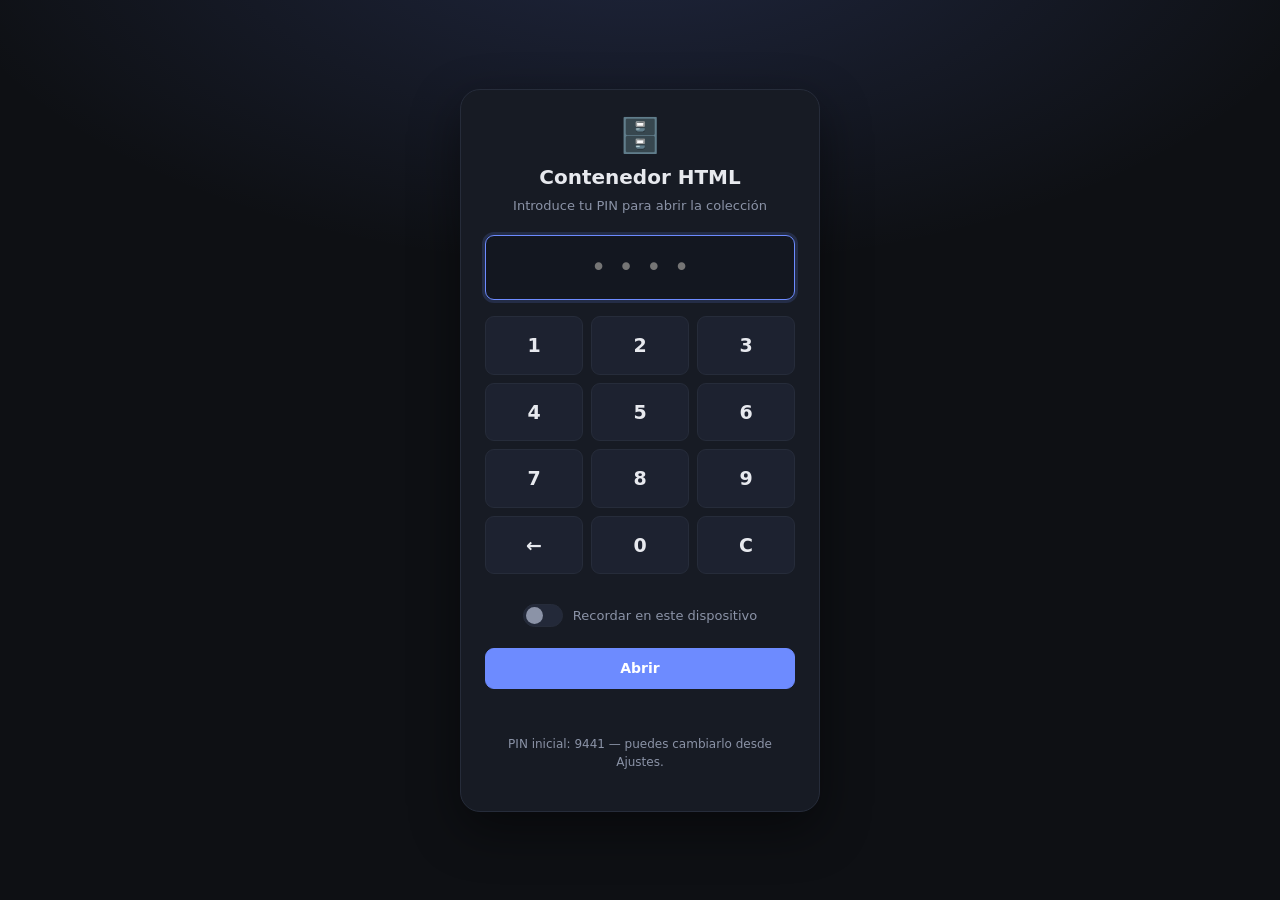
==== index.html @ bc0afd4d "Contenedor HTML: app local para guardar, clasificar y compartir archivos HTML Aplicación estática (s" ====
<!doctype html>
<html lang="es" data-theme="dark">
<head>
<meta charset="utf-8">
<meta name="viewport" content="width=device-width, initial-scale=1, viewport-fit=cover">
<meta name="description" content="Contenedor HTML: guarda, clasifica, consulta y comparte todos tus archivos HTML desde un único sitio.">
<meta name="theme-color" content="#0e1014">
<title>Contenedor HTML</title>
<link rel="icon" href="assets/icons/icon.svg" type="image/svg+xml">
<link rel="apple-touch-icon" href="assets/icons/apple-touch-icon.png">
<meta name="apple-mobile-web-app-capable" content="yes">
<meta name="apple-mobile-web-app-title" content="Contenedor">
<link rel="manifest" href="manifest.webmanifest">
<link rel="stylesheet" href="assets/css/app.css">
</head>
<body>

<!-- ======================= Bloqueo de acceso ======================= -->
<div class="gate" id="gate">
  <div class="gate__card">
    <div class="gate__logo">🗄️</div>
    <h1 class="gate__title">Contenedor HTML</h1>
    <p class="gate__sub">Introduce tu PIN para abrir la colección</p>

    <form id="gate-form" autocomplete="off">
      <input class="input gate__pin" id="gate-pin" type="password" inputmode="numeric"
             maxlength="32" placeholder="••••" aria-label="PIN de acceso" autocomplete="current-password">
      <div class="gate__keys" id="gate-keys" aria-hidden="true"></div>
      <label class="switch gate__remember">
        <input type="checkbox" id="gate-remember">
        <span class="switch__track"></span>
        <span>Recordar en este dispositivo</span>
      </label>
      <button class="btn btn--primary btn--block" type="submit" style="margin-top:14px">Abrir</button>
      <p class="gate__error" id="gate-error" role="alert"></p>
    </form>

    <p class="gate__foot" id="gate-foot"></p>
  </div>
</div>

<!-- ======================= Aplicación ======================= -->
<div class="app hidden" id="app">

  <header class="topbar">
    <button class="btn btn--ghost btn--icon sidebar-toggle" id="btn-sidebar" title="Categorías" aria-label="Categorías">☰</button>

    <div class="topbar__brand">
      <span class="logo">🗄️</span>
      <span class="topbar__name">Contenedor HTML<small id="brand-sub">tu colección local</small></span>
    </div>

    <div class="search">
      <span class="search__icon">🔍</span>
      <input class="input" id="search" type="search" placeholder="Buscar por título, etiqueta o contenido…"
             aria-label="Buscar documentos">
      <button class="btn btn--ghost btn--icon search__clear hidden" id="search-clear" title="Limpiar búsqueda">✕</button>
    </div>

    <div class="topbar__actions">
      <button class="btn btn--primary" id="btn-add">＋ Añadir</button>
      <button class="btn btn--ghost btn--icon" id="btn-settings" title="Ajustes" aria-label="Ajustes">⚙️</button>
      <button class="btn btn--ghost btn--icon" id="btn-lock" title="Bloquear" aria-label="Bloquear">🔒</button>
    </div>
  </header>

  <div class="body">
    <!-- ---------------- Barra lateral ---------------- -->
    <aside class="sidebar" id="sidebar">
      <nav id="nav-main"></nav>

      <div class="sidebar__title">
        <span>Categorías</span>
        <button class="btn btn--ghost btn--sm" id="btn-categories" title="Gestionar categorías">Editar</button>
      </div>
      <nav id="nav-categories"></nav>

      <div class="sidebar__title"><span>Etiquetas</span></div>
      <div class="tagcloud" id="tagcloud"></div>

      <div class="sidebar__storage" id="storage-box"></div>
    </aside>
    <div class="scrim hidden" id="scrim"></div>

    <!-- ---------------- Zona principal ---------------- -->
    <main class="main">
      <div class="toolbar">
        <h2 class="toolbar__title" id="view-title">Todos los documentos</h2>
        <span class="toolbar__count" id="view-count"></span>
        <div class="grow"></div>

        <select class="select" id="sort" style="width:auto" aria-label="Ordenar">
          <option value="updated-desc">Modificado (reciente)</option>
          <option value="created-desc">Añadido (reciente)</option>
          <option value="title-asc">Título (A–Z)</option>
          <option value="title-desc">Título (Z–A)</option>
          <option value="size-desc">Tamaño (mayor)</option>
          <option value="opens-desc">Más abiertos</option>
        </select>

        <div class="segmented" role="group" aria-label="Forma de ver">
          <button id="view-grid" class="is-active" title="Cuadrícula">▦</button>
          <button id="view-list" title="Lista">☰</button>
        </div>

        <button class="btn btn--ghost btn--sm" id="btn-export-view" title="Exportar lo que se ve como ZIP">⬇️ ZIP</button>
      </div>

      <div class="content" id="content"></div>
    </main>
  </div>
</div>

<!-- ======================= Panel de documento ======================= -->
<div class="drawer hidden" id="drawer">
  <div class="drawer__panel">
    <div class="drawer__head">
      <button class="btn btn--ghost btn--icon" id="drawer-close" title="Cerrar" aria-label="Cerrar">✕</button>
      <h2 class="drawer__title" id="drawer-title">Documento</h2>
      <button class="btn btn--ghost btn--icon" id="drawer-fav" title="Favorito">☆</button>
      <button class="btn btn--sm" id="drawer-open" title="Abrir a pantalla completa">↗ Abrir</button>
      <button class="btn btn--primary btn--sm" id="drawer-share">🔗 Compartir</button>
    </div>

    <div class="drawer__tabs">
      <button class="drawer__tab is-active" data-pane="preview">Vista previa</button>
      <button class="drawer__tab" data-pane="edit">Datos</button>
      <button class="drawer__tab" data-pane="code">Código</button>
    </div>

    <div class="drawer__body">
      <div class="drawer__pane is-active" data-pane="preview" id="pane-preview"></div>

      <div class="drawer__pane drawer__pane--form" data-pane="edit">
        <div class="field">
          <label class="field__label" for="edit-title">Título</label>
          <input class="input" id="edit-title" type="text" maxlength="160">
        </div>
        <div class="field">
          <label class="field__label" for="edit-desc">Descripción</label>
          <textarea class="textarea" id="edit-desc" style="min-height:70px;font-family:var(--font);font-size:14px"
                    maxlength="500" placeholder="Para qué sirve, dónde lo usaste…"></textarea>
        </div>
        <div class="row">
          <div class="field grow">
            <label class="field__label" for="edit-category">Categoría</label>
            <select class="select" id="edit-category"></select>
          </div>
          <div class="field grow">
            <label class="field__label" for="edit-tags">Etiquetas (separadas por comas)</label>
            <input class="input" id="edit-tags" type="text" placeholder="cliente, 2024, borrador">
          </div>
        </div>
        <div class="field">
          <label class="switch">
            <input type="checkbox" id="edit-trusted">
            <span class="switch__track"></span>
            <span>Modo de confianza en la vista previa</span>
          </label>
          <p class="field__hint">Actívalo solo si el documento necesita guardar datos propios (almacenamiento del navegador).
            Le da más permisos dentro de la vista previa, así que úsalo únicamente con documentos tuyos.</p>
        </div>
        <dl class="kv" id="edit-info"></dl>
      </div>

      <div class="drawer__pane" data-pane="code">
        <textarea class="codebox" id="code-editor" spellcheck="false" aria-label="Código HTML"></textarea>
      </div>
    </div>

    <div class="drawer__foot">
      <button class="btn btn--primary" id="drawer-save">Guardar cambios</button>
      <button class="btn" id="drawer-download">⬇️ Descargar .html</button>
      <button class="btn" id="drawer-duplicate">⧉ Duplicar</button>
      <div class="grow"></div>
      <button class="btn btn--danger" id="drawer-delete">Eliminar</button>
    </div>
  </div>
</div>

<!-- ======================= Añadir documentos ======================= -->
<div class="modal hidden" id="modal-import">
  <div class="modal__panel">
    <div class="modal__head">
      <div class="grow">
        <h2 class="modal__title">Añadir HTML</h2>
        <p class="modal__sub">Archivos sueltos, carpetas enteras, código pegado o una copia de seguridad.</p>
      </div>
      <button class="btn btn--ghost btn--icon" data-close title="Cerrar">✕</button>
    </div>

    <div class="tabs" id="import-tabs">
      <button class="is-active" data-tab="files">Archivos</button>
      <button data-tab="folder">Carpeta</button>
      <button data-tab="paste">Pegar código</button>
      <button data-tab="url">Desde una URL</button>
      <button data-tab="backup">Restaurar copia</button>
    </div>

    <div class="tabpane is-active" data-tab="files">
      <div class="dropzone" id="drop-files">
        <div class="dropzone__icon">📄</div>
        <p class="dropzone__title">Elige archivos .html o suéltalos aquí</p>
        <p class="dropzone__hint">Puedes seleccionar muchos a la vez</p>
      </div>
      <input type="file" id="input-files" class="hidden" multiple accept=".html,.htm,.xhtml,text/html">
    </div>

    <div class="tabpane" data-tab="folder">
      <div class="dropzone" id="drop-folder">
        <div class="dropzone__icon">📁</div>
        <p class="dropzone__title">Elige una carpeta completa</p>
        <p class="dropzone__hint">Se recorren las subcarpetas y el nombre de cada carpeta se guarda como etiqueta</p>
      </div>
      <input type="file" id="input-folder" class="hidden" webkitdirectory directory multiple>
    </div>

    <div class="tabpane" data-tab="paste">
      <div class="field">
        <label class="field__label" for="paste-title">Título (opcional)</label>
        <input class="input" id="paste-title" type="text" placeholder="Se toma del &lt;title&gt; si lo dejas vacío">
      </div>
      <div class="field">
        <label class="field__label" for="paste-code">Código HTML</label>
        <textarea class="textarea" id="paste-code" placeholder="&lt;!doctype html&gt;…" style="min-height:190px"></textarea>
      </div>
      <button class="btn btn--primary" id="btn-paste-save">Guardar documento</button>
    </div>

    <div class="tabpane" data-tab="url">
      <div class="field">
        <label class="field__label" for="url-input">Dirección del archivo</label>
        <input class="input" id="url-input" type="url" placeholder="https://ejemplo.com/pagina.html">
        <p class="field__hint">Muchos servidores no permiten la descarga desde otra web. Si falla, descarga el archivo y añádelo desde la pestaña «Archivos».</p>
      </div>
      <button class="btn btn--primary" id="btn-url-save">Descargar y guardar</button>
    </div>

    <div class="tabpane" data-tab="backup">
      <div class="dropzone" id="drop-backup">
        <div class="dropzone__icon">🗃️</div>
        <p class="dropzone__title">Restaurar una copia de seguridad</p>
        <p class="dropzone__hint">Archivo .json exportado desde esta misma aplicación</p>
      </div>
      <input type="file" id="input-backup" class="hidden" accept=".json,application/json">
    </div>

    <div class="field" style="margin-top:16px">
      <label class="field__label" for="import-category">Guardar en</label>
      <select class="select" id="import-category"></select>
      <p class="field__hint">«Clasificar automáticamente» propone una categoría a partir del contenido de cada archivo.</p>
    </div>

    <div class="hidden" id="import-progress">
      <div class="progress"><div class="progress__fill" id="import-progress-fill"></div></div>
      <p class="field__hint" id="import-progress-text"></p>
    </div>
  </div>
</div>

<!-- ======================= Compartir ======================= -->
<div class="modal hidden" id="modal-share">
  <div class="modal__panel">
    <div class="modal__head">
      <div class="grow">
        <h2 class="modal__title">Compartir</h2>
        <p class="modal__sub" id="share-doc-title"></p>
      </div>
      <button class="btn btn--ghost btn--icon" data-close title="Cerrar">✕</button>
    </div>

    <div id="share-body"></div>
  </div>
</div>

<!-- ======================= Categorías ======================= -->
<div class="modal hidden" id="modal-categories">
  <div class="modal__panel">
    <div class="modal__head">
      <div class="grow">
        <h2 class="modal__title">Categorías</h2>
        <p class="modal__sub">Crea las tuyas, cámbiales el nombre, el icono o el color.</p>
      </div>
      <button class="btn btn--ghost btn--icon" data-close title="Cerrar">✕</button>
    </div>

    <div id="categories-list"></div>

    <div class="row" style="margin-top:14px">
      <input class="input emoji" id="new-cat-emoji" type="text" value="🏷️" maxlength="4" style="width:60px;text-align:center" aria-label="Icono">
      <input class="input grow" id="new-cat-name" type="text" placeholder="Nombre de la categoría nueva" maxlength="40">
      <input type="color" id="new-cat-color" value="#6d8bff" aria-label="Color">
      <button class="btn btn--primary" id="btn-add-category">Añadir</button>
    </div>
  </div>
</div>

<!-- ======================= Ajustes ======================= -->
<div class="modal hidden" id="modal-settings">
  <div class="modal__panel">
    <div class="modal__head">
      <div class="grow">
        <h2 class="modal__title">Ajustes</h2>
        <p class="modal__sub">Apariencia, seguridad y copias de seguridad.</p>
      </div>
      <button class="btn btn--ghost btn--icon" data-close title="Cerrar">✕</button>
    </div>

    <div class="statgrid" id="stats-grid"></div>

    <div class="field">
      <label class="field__label">Apariencia</label>
      <label class="switch" style="margin-bottom:10px">
        <input type="checkbox" id="set-theme">
        <span class="switch__track"></span>
        <span>Tema claro</span>
      </label>
      <label class="switch" style="margin-bottom:10px">
        <input type="checkbox" id="set-previews">
        <span class="switch__track"></span>
        <span>Vistas previas animadas (permite scripts en las miniaturas)</span>
      </label>
      <label class="switch">
        <input type="checkbox" id="set-searchcontent">
        <span class="switch__track"></span>
        <span>Buscar también dentro del contenido</span>
      </label>
    </div>

    <div class="field">
      <label class="field__label">PIN de acceso</label>
      <div class="row row--wrap">
        <input class="input grow" id="set-pin-current" type="password" placeholder="PIN actual" autocomplete="current-password">
        <input class="input grow" id="set-pin-new" type="password" placeholder="PIN nuevo (mínimo 4)" autocomplete="new-password">
        <button class="btn" id="btn-change-pin">Cambiar</button>
      </div>
      <p class="field__hint">El PIN evita que alguien abra la colección sin querer en tu propio dispositivo. No cifra los
        documentos: no lo uses como caja fuerte para material sensible.</p>
    </div>

    <div class="field">
      <label class="field__label">Copias de seguridad</label>
      <div class="row row--wrap">
        <button class="btn" id="btn-backup">🗃️ Exportar copia (.json)</button>
        <button class="btn" id="btn-export-zip">📦 Exportar todo (.zip)</button>
        <button class="btn" id="btn-restore">⬆️ Restaurar copia</button>
      </div>
      <p class="field__hint" id="storage-detail"></p>
    </div>

    <div class="field">
      <label class="field__label">Zona delicada</label>
      <button class="btn btn--danger" id="btn-wipe">Borrar todos los documentos</button>
    </div>

    <p class="field__hint" id="app-version"></p>
  </div>
</div>

<!-- ======================= Confirmación ======================= -->
<div class="modal hidden" id="modal-confirm">
  <div class="modal__panel" style="width:min(440px,100%)">
    <div class="modal__head">
      <div class="grow">
        <h2 class="modal__title" id="confirm-title">¿Seguro?</h2>
        <p class="modal__sub" id="confirm-text"></p>
      </div>
    </div>
    <div class="modal__foot">
      <button class="btn" data-close>Cancelar</button>
      <button class="btn btn--danger" id="confirm-ok">Confirmar</button>
    </div>
  </div>
</div>

<!-- ======================= Arrastrar sobre la ventana ======================= -->
<div class="dropveil hidden" id="dropveil">
  <div class="dropveil__icon">📥</div>
  <div>Suelta aquí tus archivos o carpetas HTML</div>
</div>

<div class="toasts" id="toasts"></div>

<script src="assets/js/util.js"></script>
<script src="assets/js/store.js"></script>
<script src="assets/js/zip.js"></script>
<script src="assets/js/catalog.js"></script>
<script src="assets/js/importer.js"></script>
<script src="assets/js/share.js"></script>
<script src="assets/js/auth.js"></script>
<script src="assets/js/ui.js"></script>
<script src="assets/js/app.js"></script>
</body>
</html>
---- assets/css/app.css ----
/* Contenedor HTML — hoja de estilos principal */

:root {
  --bg: #0e1014;
  --bg-soft: #131720;
  --surface: #171b24;
  --surface-2: #1d2230;
  --surface-3: #232939;
  --border: #262c3a;
  --border-soft: #1f2430;
  --text: #e7e9ee;
  --muted: #8b93a7;
  --accent: #6d8bff;
  --accent-ink: #ffffff;
  --accent-soft: rgba(109, 139, 255, 0.16);
  --danger: #ef4444;
  --danger-soft: rgba(239, 68, 68, 0.14);
  --ok: #22c55e;
  --warn: #eab308;
  --radius: 14px;
  --radius-sm: 9px;
  --shadow: 0 18px 50px rgba(0, 0, 0, 0.45);
  --shadow-sm: 0 4px 14px rgba(0, 0, 0, 0.28);
  --sidebar-w: 260px;
  --font: system-ui, -apple-system, "Segoe UI", Roboto, "Helvetica Neue", Arial, sans-serif;
  --mono: ui-monospace, SFMono-Regular, Menlo, Consolas, monospace;
  color-scheme: dark;
}

[data-theme="light"] {
  --bg: #f5f6f9;
  --bg-soft: #eceef4;
  --surface: #ffffff;
  --surface-2: #f3f5f9;
  --surface-3: #e8ebf2;
  --border: #dfe3ec;
  --border-soft: #e9ecf3;
  --text: #171a21;
  --muted: #667085;
  --accent: #3457d5;
  --accent-soft: rgba(52, 87, 213, 0.1);
  --shadow: 0 18px 44px rgba(15, 23, 42, 0.14);
  --shadow-sm: 0 3px 10px rgba(15, 23, 42, 0.08);
  color-scheme: light;
}

* { box-sizing: border-box; }

html, body { height: 100%; }

body {
  margin: 0;
  background: var(--bg);
  color: var(--text);
  font-family: var(--font);
  font-size: 15px;
  line-height: 1.5;
  -webkit-font-smoothing: antialiased;
}

button, input, select, textarea { font: inherit; color: inherit; }
a { color: var(--accent); }

.hidden { display: none !important; }
.sr-only {
  position: absolute; width: 1px; height: 1px; padding: 0; margin: -1px;
  overflow: hidden; clip: rect(0 0 0 0); white-space: nowrap; border: 0;
}

::-webkit-scrollbar { width: 11px; height: 11px; }
::-webkit-scrollbar-track { background: transparent; }
::-webkit-scrollbar-thumb { background: var(--surface-3); border-radius: 10px; border: 3px solid var(--bg); }
::-webkit-scrollbar-thumb:hover { background: var(--muted); }

/* ---------------- controles ---------------- */

.btn {
  display: inline-flex; align-items: center; justify-content: center; gap: 8px;
  padding: 9px 14px; border-radius: var(--radius-sm); border: 1px solid var(--border);
  background: var(--surface-2); color: var(--text); cursor: pointer;
  font-size: 14px; font-weight: 550; white-space: nowrap;
  transition: background .15s ease, border-color .15s ease, transform .08s ease, opacity .15s ease;
}
.btn:hover { background: var(--surface-3); border-color: var(--muted); }
.btn:active { transform: translateY(1px); }
.btn:disabled { opacity: .5; cursor: not-allowed; }
.btn--primary { background: var(--accent); border-color: var(--accent); color: var(--accent-ink); }
.btn--primary:hover { filter: brightness(1.08); border-color: var(--accent); }
.btn--ghost { background: transparent; border-color: transparent; color: var(--muted); }
.btn--ghost:hover { background: var(--surface-2); color: var(--text); border-color: transparent; }
.btn--danger { background: var(--danger-soft); border-color: transparent; color: #ff9a9a; }
.btn--danger:hover { background: var(--danger); color: #fff; }
.btn--sm { padding: 6px 10px; font-size: 13px; }
.btn--icon { padding: 8px; width: 36px; height: 36px; }
.btn--block { width: 100%; }

.input, .select, .textarea {
  width: 100%; padding: 9px 12px; border-radius: var(--radius-sm);
  border: 1px solid var(--border); background: var(--bg-soft); color: var(--text);
  outline: none; transition: border-color .15s ease, box-shadow .15s ease;
}
.input:focus, .select:focus, .textarea:focus {
  border-color: var(--accent); box-shadow: 0 0 0 3px var(--accent-soft);
}
.textarea { min-height: 120px; resize: vertical; font-family: var(--mono); font-size: 13px; }
.select { appearance: none; padding-right: 30px;
  background-image: linear-gradient(45deg, transparent 50%, var(--muted) 50%), linear-gradient(135deg, var(--muted) 50%, transparent 50%);
  background-position: right 14px center, right 9px center; background-size: 5px 5px, 5px 5px; background-repeat: no-repeat; }

.field { margin-bottom: 14px; }
.field__label { display: block; font-size: 12px; font-weight: 600; color: var(--muted); margin-bottom: 6px; text-transform: uppercase; letter-spacing: .05em; }
.field__hint { font-size: 12px; color: var(--muted); margin-top: 6px; }
.row { display: flex; gap: 10px; align-items: center; }
.row--wrap { flex-wrap: wrap; }
.grow { flex: 1; min-width: 0; }

.switch { display: inline-flex; align-items: center; gap: 10px; cursor: pointer; user-select: none; }
.switch input { position: absolute; opacity: 0; pointer-events: none; }
.switch__track {
  width: 40px; height: 23px; border-radius: 999px; background: var(--surface-3);
  border: 1px solid var(--border); position: relative; transition: background .18s ease;
  flex: none;
}
.switch__track::after {
  content: ""; position: absolute; top: 2px; left: 2px; width: 17px; height: 17px;
  border-radius: 50%; background: var(--muted); transition: transform .18s ease, background .18s ease;
}
.switch input:checked + .switch__track { background: var(--accent); border-color: var(--accent); }
.switch input:checked + .switch__track::after { transform: translateX(17px); background: #fff; }
.switch input:focus-visible + .switch__track { box-shadow: 0 0 0 3px var(--accent-soft); }

/* ---------------- pantalla de bloqueo ---------------- */

.gate {
  position: fixed; inset: 0; z-index: 90; display: flex; align-items: center; justify-content: center;
  padding: 24px; background: radial-gradient(1200px 600px at 50% -10%, rgba(109, 139, 255, .18), transparent 60%), var(--bg);
}
.gate__card {
  width: 100%; max-width: 360px; background: var(--surface); border: 1px solid var(--border);
  border-radius: 20px; padding: 28px 24px; box-shadow: var(--shadow); text-align: center;
}
.gate__logo { font-size: 34px; line-height: 1; margin-bottom: 10px; }
.gate__title { margin: 0 0 4px; font-size: 20px; font-weight: 650; }
.gate__sub { margin: 0 0 20px; color: var(--muted); font-size: 13px; }
.gate__pin {
  width: 100%; text-align: center; font-size: 26px; letter-spacing: 12px; font-family: var(--mono);
  padding: 12px; text-indent: 12px;
}
.gate__keys { display: grid; grid-template-columns: repeat(3, 1fr); gap: 8px; margin: 16px 0; }
.gate__key {
  padding: 14px 0; font-size: 19px; font-weight: 600; border-radius: var(--radius-sm);
  border: 1px solid var(--border); background: var(--surface-2); cursor: pointer;
}
.gate__key:hover { background: var(--surface-3); }
.gate__key:active { transform: translateY(1px); }
.gate__error { min-height: 20px; color: #ff9a9a; font-size: 13px; margin-top: 10px; }
.gate__foot { margin-top: 16px; font-size: 12px; color: var(--muted); }
.gate__remember { justify-content: center; margin-top: 14px; font-size: 13px; color: var(--muted); }

/* ---------------- estructura ---------------- */

.app { display: flex; flex-direction: column; height: 100vh; height: 100dvh; }

.topbar {
  display: flex; align-items: center; gap: 12px; padding: 10px 16px;
  border-bottom: 1px solid var(--border); background: var(--bg-soft); flex: none;
}
.topbar__brand { display: flex; align-items: center; gap: 9px; font-weight: 650; font-size: 15px; }
.topbar__brand span.logo { font-size: 20px; }
.topbar__brand small { display: block; font-size: 11px; color: var(--muted); font-weight: 500; }
.search {
  position: relative; flex: 1; max-width: 520px; margin: 0 auto;
}
.search input { padding-left: 36px; }
.search__icon { position: absolute; left: 12px; top: 50%; transform: translateY(-50%); color: var(--muted); pointer-events: none; }
.search__clear { position: absolute; right: 6px; top: 50%; transform: translateY(-50%); }
.topbar__actions { display: flex; gap: 8px; align-items: center; }

.body { display: flex; flex: 1; min-height: 0; }

.sidebar {
  width: var(--sidebar-w); flex: none; border-right: 1px solid var(--border);
  background: var(--bg-soft); overflow-y: auto; padding: 14px 10px 24px;
}
.sidebar__title {
  font-size: 11px; text-transform: uppercase; letter-spacing: .07em; color: var(--muted);
  font-weight: 650; padding: 14px 10px 6px; display: flex; justify-content: space-between; align-items: center;
}
.navitem {
  display: flex; align-items: center; gap: 10px; width: 100%; padding: 8px 10px;
  border-radius: var(--radius-sm); border: 1px solid transparent; background: transparent;
  cursor: pointer; text-align: left; font-size: 14px; color: var(--text);
}
.navitem:hover { background: var(--surface-2); }
.navitem.is-active { background: var(--accent-soft); border-color: transparent; color: var(--text); font-weight: 600; }
.navitem__emoji { width: 20px; text-align: center; flex: none; }
.navitem__label { flex: 1; overflow: hidden; text-overflow: ellipsis; white-space: nowrap; }
.navitem__count { font-size: 12px; color: var(--muted); font-variant-numeric: tabular-nums; }
.navitem__dot { width: 8px; height: 8px; border-radius: 50%; flex: none; }

.tagcloud { display: flex; flex-wrap: wrap; gap: 6px; padding: 4px 10px 0; }
.tagchip {
  font-size: 12px; padding: 4px 9px; border-radius: 999px; border: 1px solid var(--border);
  background: var(--surface-2); cursor: pointer; color: var(--muted);
}
.tagchip:hover { color: var(--text); border-color: var(--muted); }
.tagchip.is-active { background: var(--accent); border-color: var(--accent); color: var(--accent-ink); }

.sidebar__storage { margin: 18px 10px 0; padding: 12px; border-radius: var(--radius-sm); background: var(--surface); border: 1px solid var(--border); font-size: 12px; color: var(--muted); }
.meter { height: 6px; border-radius: 999px; background: var(--surface-3); margin: 8px 0 6px; overflow: hidden; }
.meter__fill { height: 100%; background: var(--accent); border-radius: 999px; }

.main { flex: 1; min-width: 0; display: flex; flex-direction: column; }

.toolbar {
  display: flex; align-items: center; gap: 10px; padding: 12px 18px;
  border-bottom: 1px solid var(--border-soft); flex-wrap: wrap;
}
.toolbar__title { font-size: 17px; font-weight: 650; margin: 0; }
.toolbar__count { color: var(--muted); font-size: 13px; font-weight: 500; }
.segmented { display: flex; border: 1px solid var(--border); border-radius: var(--radius-sm); overflow: hidden; }
.segmented button { padding: 7px 11px; background: transparent; border: 0; cursor: pointer; color: var(--muted); }
.segmented button.is-active { background: var(--surface-3); color: var(--text); }

.content { flex: 1; overflow-y: auto; padding: 18px; position: relative; }

/* ---------------- tarjetas ---------------- */

.grid { display: grid; gap: 16px; grid-template-columns: repeat(auto-fill, minmax(255px, 1fr)); }

.card {
  background: var(--surface); border: 1px solid var(--border); border-radius: var(--radius);
  overflow: hidden; display: flex; flex-direction: column; cursor: pointer;
  transition: border-color .15s ease, transform .12s ease, box-shadow .15s ease;
  position: relative;
}
.card:hover { border-color: var(--accent); transform: translateY(-2px); box-shadow: var(--shadow-sm); }
.card.is-selected { border-color: var(--accent); box-shadow: 0 0 0 2px var(--accent-soft); }

.card__preview { height: 150px; background: var(--surface-2); position: relative; overflow: hidden; border-bottom: 1px solid var(--border-soft); }
.card__preview iframe {
  position: absolute; top: 0; left: 0; width: 250%; height: 250%;
  transform: scale(.4); transform-origin: 0 0; border: 0; background: #fff; pointer-events: none;
}
.card__preview-fallback {
  position: absolute; inset: 0; display: flex; align-items: center; justify-content: center;
  font-size: 34px; color: var(--muted); background: var(--surface-2);
}
.card__shield { position: absolute; inset: 0; }
.card__body { padding: 12px 13px 13px; display: flex; flex-direction: column; gap: 7px; flex: 1; }
.card__title { font-size: 14px; font-weight: 620; margin: 0; overflow: hidden; display: -webkit-box; -webkit-line-clamp: 2; line-clamp: 2; -webkit-box-orient: vertical; }
.card__meta { display: flex; align-items: center; gap: 8px; font-size: 12px; color: var(--muted); margin-top: auto; white-space: nowrap; overflow: hidden; }
.card__meta > span:last-child { flex: none; }
.card__cat { display: inline-flex; align-items: center; gap: 5px; font-size: 12px; color: var(--muted); min-width: 0; overflow: hidden; text-overflow: ellipsis; }
.card__tags { display: flex; flex-wrap: wrap; gap: 4px; }
.card__tag { font-size: 11px; padding: 2px 7px; border-radius: 999px; background: var(--surface-2); color: var(--muted); border: 1px solid var(--border-soft); }
.card__fav {
  position: absolute; top: 8px; right: 8px; width: 30px; height: 30px; border-radius: 50%;
  background: rgba(10, 12, 16, .62); border: 0; color: #fff; cursor: pointer; font-size: 14px;
  display: flex; align-items: center; justify-content: center; opacity: 0; transition: opacity .15s ease;
  backdrop-filter: blur(4px);
}
.card:hover .card__fav, .card__fav.is-on { opacity: 1; }
.card__check {
  position: absolute; top: 8px; left: 8px; width: 22px; height: 22px; border-radius: 6px;
  border: 1px solid rgba(255, 255, 255, .5); background: rgba(10, 12, 16, .55); cursor: pointer;
  display: flex; align-items: center; justify-content: center; color: #fff; font-size: 13px;
  opacity: 0; transition: opacity .15s ease;
}
.card:hover .card__check, .card__check.is-on, .is-selecting .card__check { opacity: 1; }
.card__check.is-on { background: var(--accent); border-color: var(--accent); }

/* lista */
.list { display: flex; flex-direction: column; gap: 6px; }
.listrow {
  display: flex; align-items: center; gap: 12px; padding: 10px 12px;
  border: 1px solid var(--border); border-radius: var(--radius-sm); background: var(--surface); cursor: pointer;
}
.listrow:hover { border-color: var(--accent); }
.listrow.is-selected { border-color: var(--accent); box-shadow: 0 0 0 2px var(--accent-soft); }
.listrow__emoji { font-size: 18px; flex: none; }
.listrow__main { flex: 1; min-width: 0; }
.listrow__title { font-weight: 600; font-size: 14px; overflow: hidden; text-overflow: ellipsis; white-space: nowrap; }
.listrow__sub { font-size: 12px; color: var(--muted); overflow: hidden; text-overflow: ellipsis; white-space: nowrap; }
.listrow__meta { font-size: 12px; color: var(--muted); flex: none; text-align: right; }
.listrow__actions { display: flex; gap: 4px; flex: none; }

.empty { text-align: center; padding: 70px 20px; color: var(--muted); }
.empty__icon { font-size: 44px; margin-bottom: 12px; }
.empty__title { font-size: 17px; font-weight: 600; color: var(--text); margin: 0 0 6px; }
.empty__text { margin: 0 auto 18px; max-width: 420px; font-size: 14px; }

/* barra de selección múltiple */
.bulkbar {
  position: sticky; bottom: 0; margin-top: 16px; display: flex; gap: 8px; align-items: center;
  padding: 10px 14px; border: 1px solid var(--accent); border-radius: var(--radius);
  background: var(--surface); box-shadow: var(--shadow); flex-wrap: wrap;
}
.bulkbar__count { font-weight: 600; margin-right: auto; }

/* ---------------- panel de detalle ---------------- */

.drawer {
  position: fixed; inset: 0; z-index: 60; display: flex; justify-content: flex-end;
  background: rgba(5, 7, 11, .55); backdrop-filter: blur(2px);
}
.drawer__panel {
  width: min(880px, 100%); background: var(--bg); border-left: 1px solid var(--border);
  display: flex; flex-direction: column; box-shadow: var(--shadow); animation: slideIn .18s ease;
}
@keyframes slideIn { from { transform: translateX(24px); opacity: .6; } to { transform: none; opacity: 1; } }
.drawer__head { display: flex; align-items: center; gap: 10px; padding: 12px 16px; border-bottom: 1px solid var(--border); }
.drawer__title { font-size: 16px; font-weight: 650; margin: 0; flex: 1; overflow: hidden; text-overflow: ellipsis; white-space: nowrap; }
.drawer__tabs { display: flex; gap: 4px; padding: 8px 16px 0; border-bottom: 1px solid var(--border); }
.drawer__tab {
  padding: 8px 12px; border: 0; background: transparent; cursor: pointer; color: var(--muted);
  border-bottom: 2px solid transparent; font-size: 14px; font-weight: 550;
}
.drawer__tab.is-active { color: var(--text); border-bottom-color: var(--accent); }
.drawer__body { flex: 1; overflow: auto; }
.drawer__pane { display: none; height: 100%; }
.drawer__pane.is-active { display: block; }
.drawer__pane--form { padding: 18px; overflow: auto; }
.preview-frame { width: 100%; height: 100%; border: 0; background: #fff; display: block; }
.drawer__foot { display: flex; gap: 8px; padding: 12px 16px; border-top: 1px solid var(--border); flex-wrap: wrap; }

.codebox { width: 100%; height: 100%; border: 0; background: var(--bg-soft); color: var(--text);
  font-family: var(--mono); font-size: 12.5px; padding: 16px; resize: none; outline: none; }

.kv { display: grid; grid-template-columns: auto 1fr; gap: 6px 14px; font-size: 13px; }
.kv dt { color: var(--muted); }
.kv dd { margin: 0; overflow-wrap: anywhere; }

/* ---------------- ventanas modales ---------------- */

.modal {
  position: fixed; inset: 0; z-index: 70; display: flex; align-items: center; justify-content: center;
  padding: 20px; background: rgba(5, 7, 11, .6); backdrop-filter: blur(2px);
}
.modal__panel {
  width: min(620px, 100%); max-height: 88vh; overflow: auto; background: var(--surface);
  border: 1px solid var(--border); border-radius: 18px; box-shadow: var(--shadow); padding: 20px;
}
.modal__panel--wide { width: min(880px, 100%); }
.modal__head { display: flex; align-items: flex-start; gap: 12px; margin-bottom: 16px; }
.modal__title { margin: 0; font-size: 18px; font-weight: 650; }
.modal__sub { margin: 4px 0 0; font-size: 13px; color: var(--muted); }
.modal__foot { display: flex; gap: 8px; justify-content: flex-end; margin-top: 18px; flex-wrap: wrap; }

.dropzone {
  border: 2px dashed var(--border); border-radius: var(--radius); padding: 26px 18px; text-align: center;
  cursor: pointer; transition: border-color .15s ease, background .15s ease; background: var(--bg-soft);
}
.dropzone:hover, .dropzone.is-over { border-color: var(--accent); background: var(--accent-soft); }
.dropzone__icon { font-size: 30px; }
.dropzone__title { font-weight: 600; margin: 8px 0 2px; }
.dropzone__hint { font-size: 12.5px; color: var(--muted); }

.progress { height: 6px; background: var(--surface-3); border-radius: 999px; overflow: hidden; margin: 12px 0 6px; }
.progress__fill { height: 100%; background: var(--accent); width: 0; transition: width .2s ease; }

.dropveil {
  position: fixed; inset: 0; z-index: 80; display: flex; align-items: center; justify-content: center;
  background: rgba(10, 13, 20, .78); backdrop-filter: blur(3px); pointer-events: none;
  font-size: 20px; font-weight: 600; color: #fff; gap: 12px; flex-direction: column;
}
.dropveil__icon { font-size: 52px; }

.tabs { display: flex; gap: 4px; border-bottom: 1px solid var(--border); margin-bottom: 16px; flex-wrap: wrap; }
.tabs button {
  padding: 8px 12px; border: 0; background: transparent; cursor: pointer; color: var(--muted);
  border-bottom: 2px solid transparent; font-weight: 550; font-size: 14px;
}
.tabs button.is-active { color: var(--text); border-bottom-color: var(--accent); }
.tabpane { display: none; }
.tabpane.is-active { display: block; }

.linkbox {
  display: flex; gap: 8px; align-items: center; padding: 10px; border-radius: var(--radius-sm);
  background: var(--bg-soft); border: 1px solid var(--border);
}
.linkbox input { border: 0; background: transparent; flex: 1; font-family: var(--mono); font-size: 12px; outline: none; min-width: 0; }

.notice {
  padding: 10px 12px; border-radius: var(--radius-sm); font-size: 13px; margin: 10px 0;
  background: var(--accent-soft); border: 1px solid transparent; color: var(--text);
}
.notice--warn { background: rgba(234, 179, 8, .14); }
.notice--danger { background: var(--danger-soft); }

.catrow { display: flex; align-items: center; gap: 8px; padding: 8px; border-radius: var(--radius-sm); border: 1px solid var(--border); margin-bottom: 8px; background: var(--bg-soft); }
.catrow input[type="text"] { flex: 1; min-width: 0; }
.catrow input[type="color"] { width: 38px; height: 34px; padding: 2px; border-radius: 8px; border: 1px solid var(--border); background: var(--bg-soft); cursor: pointer; }
.catrow .emoji { width: 46px; text-align: center; }

.statgrid { display: grid; grid-template-columns: repeat(auto-fit, minmax(120px, 1fr)); gap: 10px; margin-bottom: 8px; }
.stat { background: var(--bg-soft); border: 1px solid var(--border); border-radius: var(--radius-sm); padding: 12px; }
.stat__value { font-size: 20px; font-weight: 650; }
.stat__label { font-size: 12px; color: var(--muted); }

/* ---------------- avisos flotantes ---------------- */

.toasts { position: fixed; bottom: 18px; left: 50%; transform: translateX(-50%); z-index: 100; display: flex; flex-direction: column; gap: 8px; align-items: center; pointer-events: none; }
.toast {
  display: flex; align-items: center; gap: 9px; padding: 10px 15px; border-radius: 999px;
  background: var(--surface-2); border: 1px solid var(--border); box-shadow: var(--shadow-sm);
  font-size: 13.5px; animation: toastIn .18s ease; max-width: min(92vw, 520px);
}
.toast.is-out { opacity: 0; transition: opacity .3s ease; }
.toast__dot { width: 8px; height: 8px; border-radius: 50%; background: var(--accent); flex: none; }
.toast--ok .toast__dot { background: var(--ok); }
.toast--error .toast__dot { background: var(--danger); }
.toast--warn .toast__dot { background: var(--warn); }
@keyframes toastIn { from { transform: translateY(10px); opacity: 0; } to { transform: none; opacity: 1; } }

/* ---------------- pantallas pequeñas ---------------- */

.sidebar-toggle { display: none; }

@media (max-width: 900px) {
  .sidebar {
    position: fixed; top: 0; bottom: 0; left: 0; z-index: 50; width: 84%; max-width: 300px;
    transform: translateX(-100%); transition: transform .2s ease; box-shadow: var(--shadow);
  }
  .sidebar.is-open { transform: none; }
  .sidebar-toggle { display: inline-flex; }
  .topbar__brand small { display: none; }
  .scrim { position: fixed; inset: 0; z-index: 45; background: rgba(0, 0, 0, .5); }
  .content { padding: 14px; }
  .grid { grid-template-columns: repeat(auto-fill, minmax(150px, 1fr)); gap: 12px; }
  .card__preview { height: 110px; }
  .drawer__panel { width: 100%; }
  .toolbar { padding: 10px 14px; }
}

@media (max-width: 560px) {
  .topbar { flex-wrap: wrap; gap: 8px; padding: 10px 12px; }
  .topbar__name { display: none; }
  .search { order: 3; flex-basis: 100%; max-width: none; }
  .topbar__actions { margin-left: auto; }
  .modal__panel { padding: 16px; border-radius: 14px; }
  .toolbar { gap: 8px; padding: 10px 12px; }
  .toolbar__title { font-size: 15px; }
  .card__title { font-size: 13.5px; }
  .grid { grid-template-columns: repeat(auto-fill, minmax(140px, 1fr)); }
}

@media (prefers-reduced-motion: reduce) {
  * { animation-duration: .01ms !important; transition-duration: .01ms !important; }
}
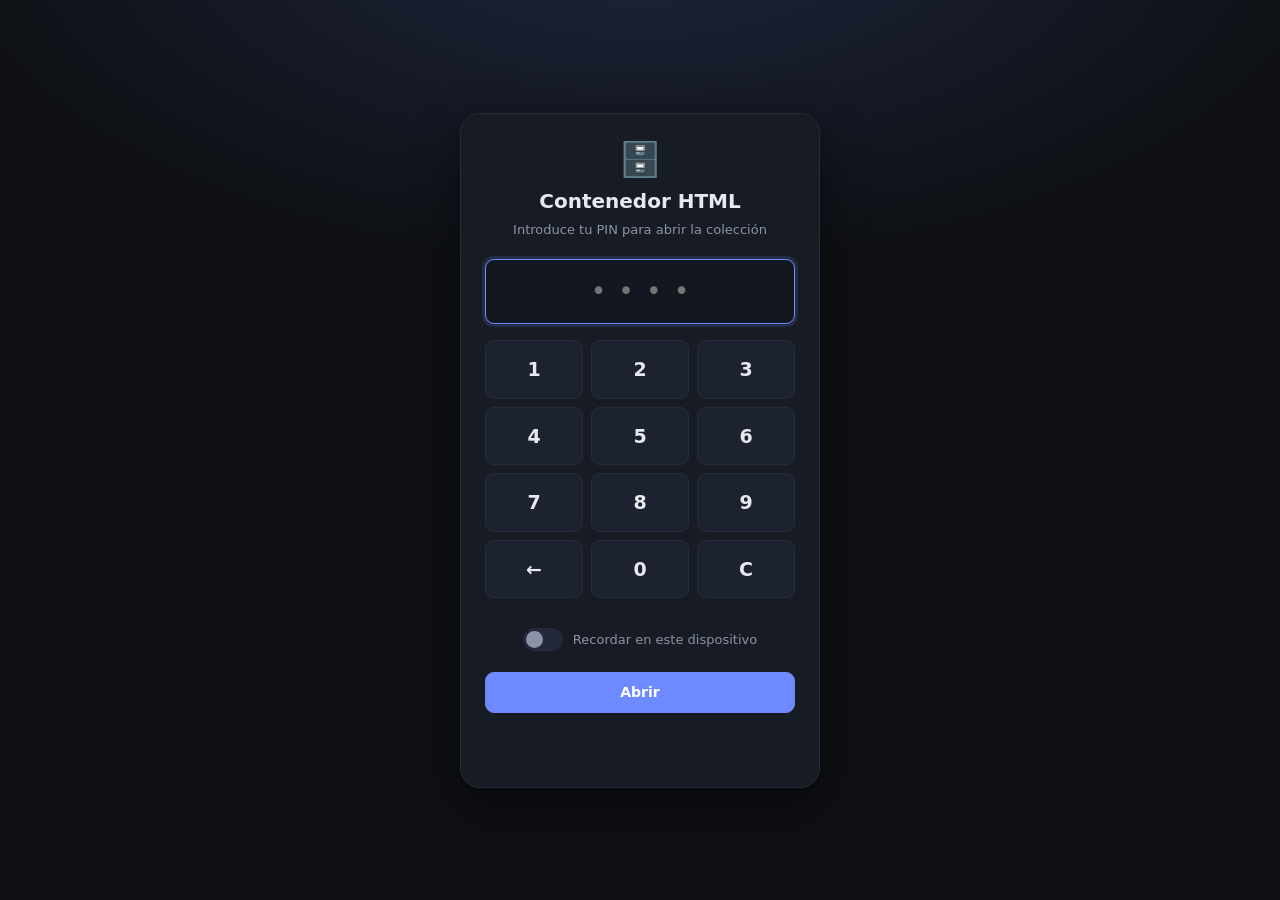
==== commit e41d0b74: "Dejar de mostrar el PIN en pantalla y renombrar el icono a «HTML Container» El PIN inicial es una co" ====
--- a/index.html
+++ b/index.html
@@ -9,7 +9,9 @@
 <link rel="icon" href="assets/icons/icon.svg" type="image/svg+xml">
 <link rel="apple-touch-icon" href="assets/icons/apple-touch-icon.png">
 <meta name="apple-mobile-web-app-capable" content="yes">
-<meta name="apple-mobile-web-app-title" content="Contenedor">
+<meta name="mobile-web-app-capable" content="yes">
+<meta name="apple-mobile-web-app-status-bar-style" content="black-translucent">
+<meta name="apple-mobile-web-app-title" content="HTML Container">
 <link rel="manifest" href="manifest.webmanifest">
 <link rel="stylesheet" href="assets/css/app.css">
 </head>
@@ -36,6 +38,29 @@
     </form>
 
     <p class="gate__foot" id="gate-foot"></p>
+  </div>
+</div>
+
+<!-- ======================= Documento recibido por enlace ======================= -->
+<div class="shared hidden" id="shared">
+  <header class="vbar">
+    <span class="vbar__logo">🗄️</span>
+    <span class="vbar__title" id="shared-title">Documento compartido</span>
+    <span class="vbar__badge">compartido contigo</span>
+    <button class="btn btn--sm" id="shared-save">＋ <span class="label">Guardar en mi contenedor</span></button>
+    <button class="btn btn--sm" id="shared-download">⬇️ <span class="label">Descargar</span></button>
+  </header>
+
+  <div class="vstage" id="shared-stage"></div>
+
+  <div class="vmsg hidden" id="shared-error">
+    <div class="vmsg__card">
+      <div class="vmsg__icon">⚠️</div>
+      <h1 class="vmsg__title">Enlace no válido</h1>
+      <p class="vmsg__text">El enlace está incompleto o se ha cortado al copiarlo. Pide que te lo manden otra vez,
+        o que te envíen directamente el archivo .html.</p>
+      <button class="btn btn--primary" id="shared-continue">Ir a mi contenedor</button>
+    </div>
   </div>
 </div>
 
--- a/assets/css/app.css
+++ b/assets/css/app.css
@@ -159,7 +159,7 @@
 
 /* ---------------- estructura ---------------- */
 
-.app { display: flex; flex-direction: column; height: 100vh; height: 100dvh; }
+.app { display: flex; flex-direction: column; height: 100%; min-height: 100%; }
 
 .topbar {
   display: flex; align-items: center; gap: 12px; padding: 10px 16px;
@@ -397,6 +397,39 @@
 .stat { background: var(--bg-soft); border: 1px solid var(--border); border-radius: var(--radius-sm); padding: 12px; }
 .stat__value { font-size: 20px; font-weight: 650; }
 .stat__label { font-size: 12px; color: var(--muted); }
+
+/* ---------------- visor de documentos (viewer.html y enlaces compartidos) ---------------- */
+
+.viewer-page { display: flex; flex-direction: column; height: 100%; min-height: 100%; overflow: hidden; }
+
+.shared {
+  position: fixed; inset: 0; z-index: 95; display: flex; flex-direction: column; background: var(--bg);
+}
+
+.vbar {
+  display: flex; align-items: center; gap: 10px; padding: 9px 14px; flex: none;
+  border-bottom: 1px solid var(--border); background: var(--bg-soft);
+}
+.vbar__logo { font-size: 20px; flex: none; }
+.vbar__title { font-weight: 620; font-size: 14px; overflow: hidden; text-overflow: ellipsis; white-space: nowrap; flex: 1; }
+.vbar__badge { font-size: 11px; color: var(--muted); border: 1px solid var(--border); padding: 2px 8px; border-radius: 999px; flex: none; }
+
+.vstage { flex: 1; min-height: 0; background: #fff; }
+.vstage iframe { width: 100%; height: 100%; border: 0; display: block; }
+
+.vmsg { flex: 1; display: flex; align-items: center; justify-content: center; padding: 24px; }
+.vmsg__card {
+  max-width: 420px; text-align: center; background: var(--surface); border: 1px solid var(--border);
+  border-radius: 18px; padding: 28px 24px; box-shadow: var(--shadow);
+}
+.vmsg__icon { font-size: 36px; margin-bottom: 10px; }
+.vmsg__title { font-size: 18px; margin: 0 0 8px; }
+.vmsg__text { color: var(--muted); font-size: 14px; margin: 0 0 18px; }
+
+@media (max-width: 560px) {
+  .vbar { padding: 8px 10px; gap: 8px; }
+  .vbar__badge, .vbar .label { display: none; }
+}
 
 /* ---------------- avisos flotantes ---------------- */
 
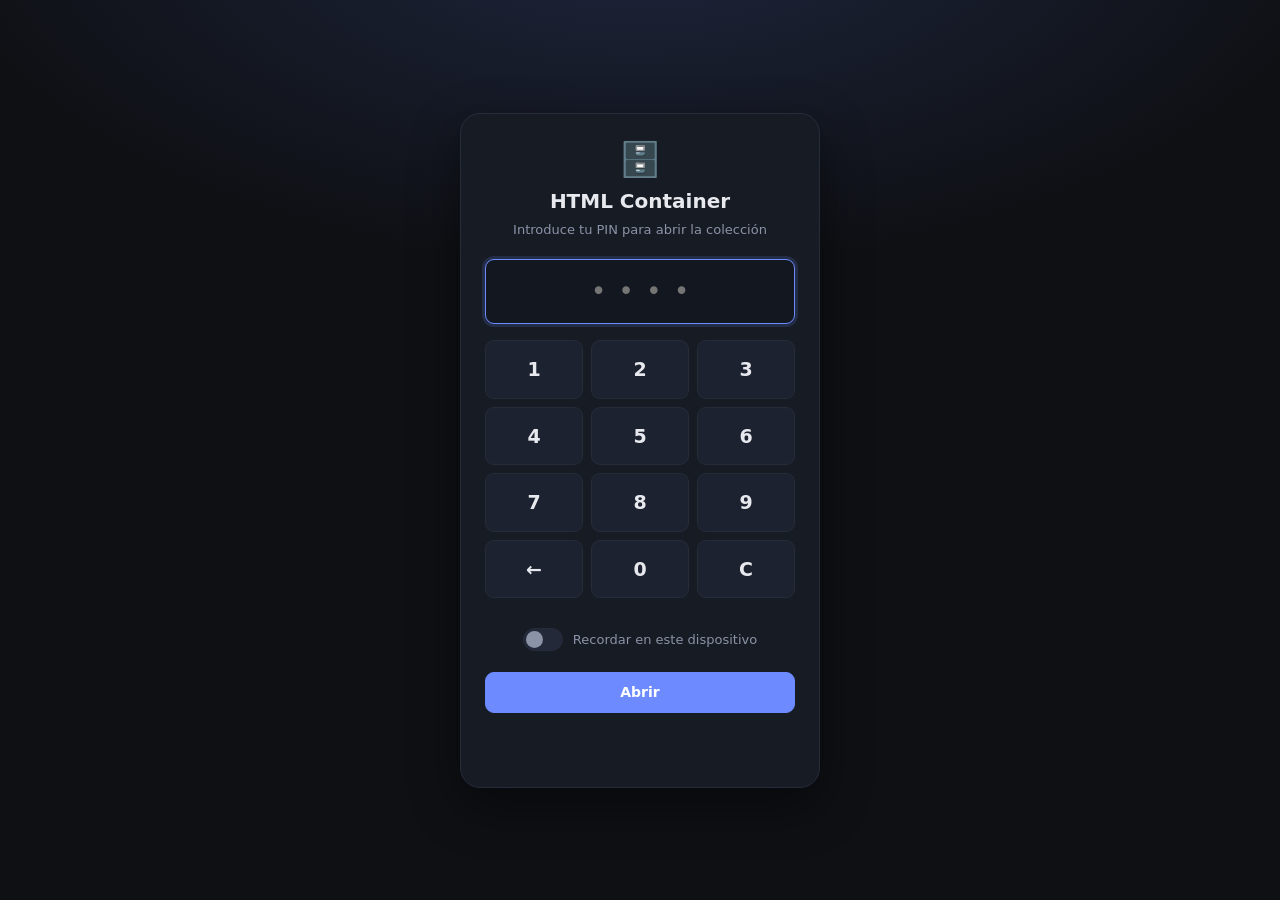
==== commit 83a4cf23: "Renombrar la aplicación a «HTML Container» El nombre corto del icono ya se había cambiado; ahora se " ====
--- a/index.html
+++ b/index.html
@@ -3,9 +3,9 @@
 <head>
 <meta charset="utf-8">
 <meta name="viewport" content="width=device-width, initial-scale=1, viewport-fit=cover">
-<meta name="description" content="Contenedor HTML: guarda, clasifica, consulta y comparte todos tus archivos HTML desde un único sitio.">
+<meta name="description" content="HTML Container: guarda, clasifica, consulta y comparte todos tus archivos HTML desde un único sitio.">
 <meta name="theme-color" content="#0e1014">
-<title>Contenedor HTML</title>
+<title>HTML Container</title>
 <link rel="icon" href="assets/icons/icon.svg" type="image/svg+xml">
 <link rel="apple-touch-icon" href="assets/icons/apple-touch-icon.png">
 <meta name="apple-mobile-web-app-capable" content="yes">
@@ -21,7 +21,7 @@
 <div class="gate" id="gate">
   <div class="gate__card">
     <div class="gate__logo">🗄️</div>
-    <h1 class="gate__title">Contenedor HTML</h1>
+    <h1 class="gate__title">HTML Container</h1>
     <p class="gate__sub">Introduce tu PIN para abrir la colección</p>
 
     <form id="gate-form" autocomplete="off">
@@ -72,7 +72,7 @@
 
     <div class="topbar__brand">
       <span class="logo">🗄️</span>
-      <span class="topbar__name">Contenedor HTML<small id="brand-sub">tu colección local</small></span>
+      <span class="topbar__name">HTML Container<small id="brand-sub">tu colección local</small></span>
     </div>
 
     <div class="search">
@@ -218,6 +218,8 @@
       <button class="is-active" data-tab="files">Archivos</button>
       <button data-tab="folder">Carpeta</button>
       <button data-tab="paste">Pegar código</button>
+      <button data-tab="github">GitHub</button>
+      <button data-tab="netlify">Netlify</button>
       <button data-tab="url">Desde una URL</button>
       <button data-tab="backup">Restaurar copia</button>
     </div>
@@ -250,6 +252,50 @@
         <textarea class="textarea" id="paste-code" placeholder="&lt;!doctype html&gt;…" style="min-height:190px"></textarea>
       </div>
       <button class="btn btn--primary" id="btn-paste-save">Guardar documento</button>
+    </div>
+
+    <div class="tabpane" data-tab="github">
+      <div class="field">
+        <label class="field__label" for="gh-repo">Repositorio</label>
+        <div class="row">
+          <input class="input grow" id="gh-repo" type="text" spellcheck="false"
+                 placeholder="usuario/repositorio · o pega la dirección de GitHub">
+          <button class="btn btn--primary" id="btn-gh-buscar">Buscar</button>
+        </div>
+        <p class="field__hint">Lista todos los .html del repositorio para que elijas cuáles traerte.
+          Si pegas la dirección de una carpeta concreta, solo mira dentro de ella.</p>
+      </div>
+      <div class="row row--wrap">
+        <div class="field grow">
+          <label class="field__label" for="gh-rama">Rama (opcional)</label>
+          <input class="input" id="gh-rama" type="text" spellcheck="false" placeholder="por defecto, la principal">
+        </div>
+        <div class="field grow">
+          <label class="field__label" for="gh-token">Token (solo si es privado)</label>
+          <input class="input" id="gh-token" type="password" autocomplete="off" placeholder="no se guarda en ningún sitio">
+        </div>
+      </div>
+      <div id="gh-result"></div>
+    </div>
+
+    <div class="tabpane" data-tab="netlify">
+      <div class="field">
+        <label class="field__label" for="nf-site">Sitio</label>
+        <div class="row">
+          <input class="input grow" id="nf-site" type="text" spellcheck="false"
+                 placeholder="mi-sitio · mi-sitio.netlify.app · o su dirección">
+          <button class="btn btn--primary" id="btn-nf-buscar">Buscar</button>
+        </div>
+      </div>
+      <div class="field">
+        <label class="field__label" for="nf-token">Token de Netlify</label>
+        <input class="input" id="nf-token" type="password" autocomplete="off" placeholder="no se guarda en ningún sitio">
+        <p class="field__hint">Netlify no deja leer la lista de archivos de un sitio sin identificarse.
+          <a href="https://app.netlify.com/user/applications#personal-access-tokens" target="_blank" rel="noopener noreferrer">Crear un token</a>
+          (<em>User settings → Applications → Personal access tokens → New access token</em>). Solo se usa mientras dure
+          esta importación: no se guarda en ningún sitio.</p>
+      </div>
+      <div id="nf-result"></div>
     </div>
 
     <div class="tabpane" data-tab="url">
@@ -410,6 +456,7 @@
 <script src="assets/js/store.js"></script>
 <script src="assets/js/zip.js"></script>
 <script src="assets/js/catalog.js"></script>
+<script src="assets/js/sources.js"></script>
 <script src="assets/js/importer.js"></script>
 <script src="assets/js/share.js"></script>
 <script src="assets/js/auth.js"></script>
--- a/assets/css/app.css
+++ b/assets/css/app.css
@@ -1,4 +1,4 @@
-/* Contenedor HTML — hoja de estilos principal */
+/* HTML Container — hoja de estilos principal */
 
 :root {
   --bg: #0e1014;
@@ -431,6 +431,28 @@
   .vbar__badge, .vbar .label { display: none; }
 }
 
+/* ---------------- listado de archivos remotos (GitHub / Netlify) ---------------- */
+
+.filelist { margin-top: 14px; border: 1px solid var(--border); border-radius: var(--radius-sm); background: var(--bg-soft); overflow: hidden; }
+.filelist__head {
+  display: flex; align-items: center; gap: 8px; padding: 9px 12px;
+  border-bottom: 1px solid var(--border); font-size: 13px;
+}
+.filelist__title {
+  font-weight: 600; flex: 1; min-width: 0;
+  overflow: hidden; text-overflow: ellipsis; white-space: nowrap;
+}
+.filelist__items { max-height: 250px; overflow-y: auto; padding: 4px; }
+.fileitem {
+  display: flex; align-items: center; gap: 10px; padding: 6px 8px;
+  border-radius: 6px; cursor: pointer; user-select: none;
+}
+.fileitem:hover { background: var(--surface-2); }
+.fileitem input { flex: none; accent-color: var(--accent); }
+.fileitem__path { flex: 1; min-width: 0; overflow: hidden; text-overflow: ellipsis; white-space: nowrap; font-family: var(--mono); font-size: 12px; }
+.fileitem__size { flex: none; color: var(--muted); font-size: 12px; font-variant-numeric: tabular-nums; }
+.filelist__foot { padding: 10px 12px; border-top: 1px solid var(--border); display: flex; gap: 8px; align-items: center; flex-wrap: wrap; }
+
 /* ---------------- avisos flotantes ---------------- */
 
 .toasts { position: fixed; bottom: 18px; left: 50%; transform: translateX(-50%); z-index: 100; display: flex; flex-direction: column; gap: 8px; align-items: center; pointer-events: none; }
